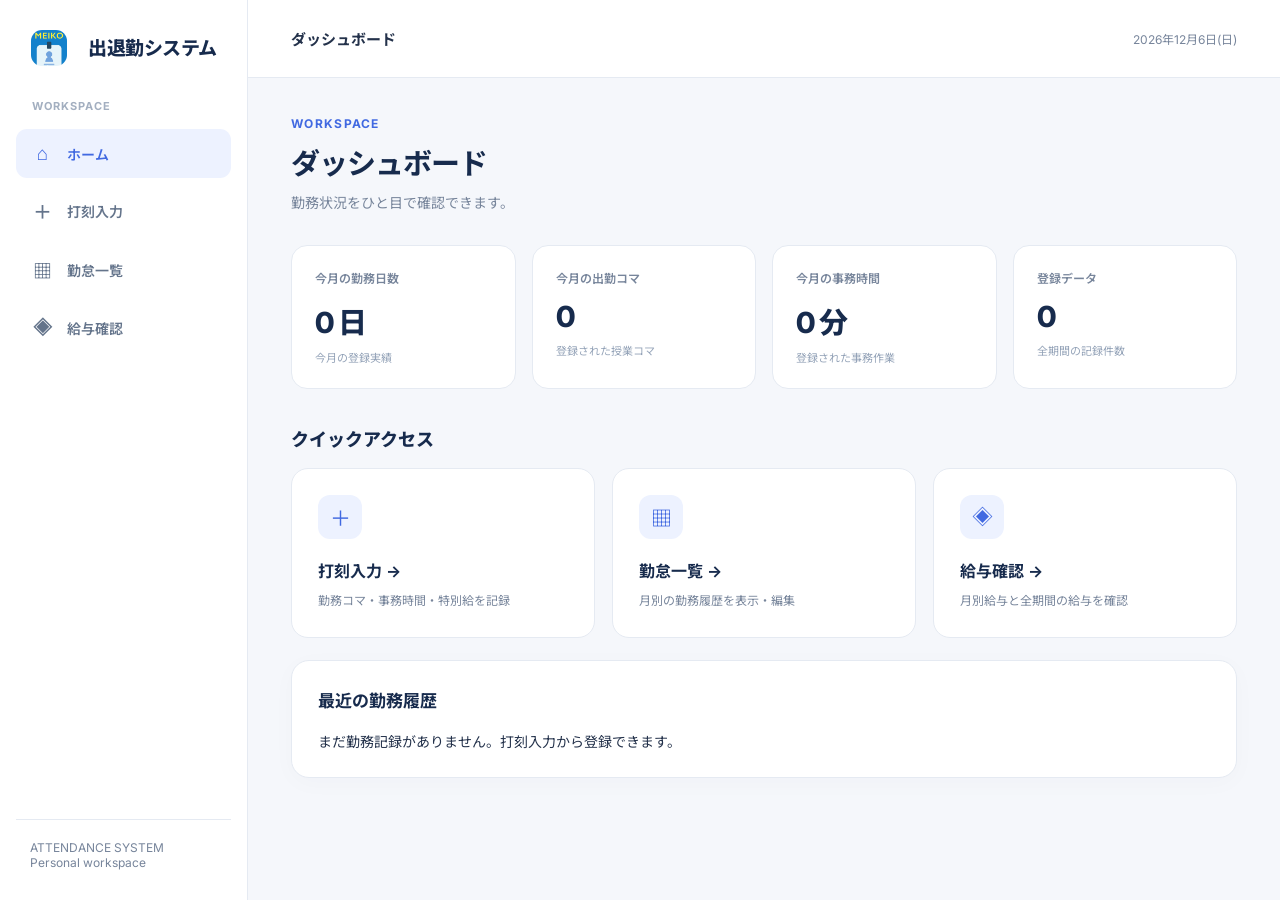
==== index.html @ cfc56018 "Add files via upload" ====
<!DOCTYPE html>

<html lang="ja">
<head>
<link href="meiko.png" rel="icon" type="image/x-icon"/>
<link href="meiko.png" rel="apple-touch-icon"/> 
  <link href=""meiko.ico"" rel=""icon""/>
<meta charset="utf-8"/>
<title>勤怠打刻システム - メニュー</title>

<meta content="width=device-width, initial-scale=1" name="viewport"/><link href="style.css" rel="stylesheet"/></head>
<body>
  <aside class="sidebar">
    <div class="brand">
      <span class="brand-mark">
        <img src="meiko.ico" alt="ロゴ">
      </span>
      <span class="brand-text">出退勤システム</span>
    </div><div class="nav-label">WORKSPACE</div><a class="nav-link active" href="index.html"><span class="nav-icon">⌂</span>ホーム</a><a class="nav-link" href="input.html"><span class="nav-icon">＋</span>打刻入力</a><a class="nav-link" href="list.html"><span class="nav-icon">▦</span>勤怠一覧</a><a class="nav-link" href="salary.html"><span class="nav-icon">◈</span>給与確認</a><div class="sidebar-foot">ATTENDANCE SYSTEM<br/>Personal workspace</div></aside><div class="app-main"><header class="topbar"><div class="topbar-title">ダッシュボード</div><div class="topbar-date" id="today"></div></header><main class="content"><div class="eyebrow">WORKSPACE</div><h1>ダッシュボード</h1><p class="subtitle">勤務状況をひと目で確認できます。</p><div class="stats"><div class="stat"><div class="stat-label">今月の勤務日数</div><div class="stat-value" id="days">0<span style="font-size:14px"> 日</span></div><div class="stat-note">今月の登録実績</div></div><div class="stat"><div class="stat-label">今月の出勤コマ</div><div class="stat-value" id="period-count">0</div><div class="stat-note">登録された授業コマ</div></div><div class="stat"><div class="stat-label">今月の事務時間</div><div class="stat-value" id="minutes">0<span style="font-size:14px"> 分</span></div><div class="stat-note">登録された事務作業</div></div><div class="stat"><div class="stat-label">登録データ</div><div class="stat-value" id="records">0</div><div class="stat-note">全期間の記録件数</div></div></div><h2 class="section-heading">クイックアクセス</h2><div class="quick-grid"><a class="quick-card" href="input.html"><span class="quick-icon">＋</span><div class="quick-title">打刻入力 →</div><div class="quick-desc">勤務コマ・事務時間・特別給を記録</div></a><a class="quick-card" href="list.html"><span class="quick-icon">▦</span><div class="quick-title">勤怠一覧 →</div><div class="quick-desc">月別の勤務履歴を表示・編集</div></a><a class="quick-card" href="salary.html"><span class="quick-icon">◈</span><div class="quick-title">給与確認 →</div><div class="quick-desc">月別給与と全期間の給与を確認</div></a></div><section class="panel"><h2>最近の勤務履歴</h2><div id="recent"></div></section></main></div><script>(function(){let d=[];try{d=JSON.parse(localStorage.getItem('attendance')||'[]')}catch(e){};const now=new Date(),month=now.getFullYear()+'-'+String(now.getMonth()+1).padStart(2,'0');const m=d.filter(r=>r.date&&r.date.startsWith(month));document.getElementById('days').textContent=new Set(m.map(r=>r.date)).size+' 日';document.getElementById('period-count').textContent=m.reduce((a,r)=>a+(r.periods||[]).length,0);document.getElementById('minutes').textContent=m.reduce((a,r)=>a+(Number(r.officeMinutes)||0),0)+' 分';document.getElementById('records').textContent=d.length;const recent=document.getElementById('recent');const rows=d.slice().sort((a,b)=>b.date.localeCompare(a.date)).slice(0,5);if(!rows.length){recent.textContent='まだ勤務記録がありません。打刻入力から登録できます。';return}const t=document.createElement('table');t.innerHTML='<thead><tr><th>日付</th><th>出勤コマ</th><th>事務時間</th></tr></thead>';const tb=document.createElement('tbody');rows.forEach(r=>{let tr=document.createElement('tr');[r.date,(r.periods||[]).join('・')||'—',(Number(r.officeMinutes)||0)+' 分'].forEach(v=>{let td=document.createElement('td');td.textContent=v;tr.appendChild(td)});tb.appendChild(tr)});t.appendChild(tb);recent.appendChild(t)})();</script><script>document.getElementById('today').textContent=new Intl.DateTimeFormat('ja-JP',{year:'numeric',month:'long',day:'numeric',weekday:'short'}).format(new Date());</script></body>
</html>
---- style.css ----
@import url('https://fonts.googleapis.com/css2?family=Inter:wght@400;500;600;700;800&family=Noto+Sans+JP:wght@400;500;600;700&display=swap');
:root{--navy:#172b4d;--blue:#4169e1;--bg:#f5f7fb;--text:#24324b;--muted:#77859b;--border:#e5eaf2;--card:#fff}*{box-sizing:border-box}body{margin:0!important;padding:0!important;background:var(--bg);color:var(--text);font-family:Inter,'Noto Sans JP',sans-serif;font-size:14px}a{color:var(--blue);text-decoration:none}button,input,select{font:inherit}button{cursor:pointer} .sidebar{position:fixed;inset:0 auto 0 0;width:248px;background:#fff;border-right:1px solid var(--border);padding:30px 16px;z-index:10;display:flex;flex-direction:column}.brand{font-size:19px;font-weight:800;color:var(--navy);padding:0 15px 33px;letter-spacing:-.5px}.brand-mark{display:inline-grid;place-items:center;width:36px;height:36px;border-radius:11px;background:var(--blue);color:white;margin-right:9px}.nav-label{font-size:11px;color:#a3afc0;font-weight:700;letter-spacing:1px;padding:0 16px 13px}.nav-link{display:flex!important;align-items:center;gap:13px;padding:13px 15px!important;margin:3px 0!important;border-radius:11px;color:#64748b!important;font-size:14px!important;font-weight:600}.nav-link:hover{background:#f1f5ff;color:var(--blue)!important}.nav-link.active{background:#edf2ff;color:var(--blue)!important}.nav-icon{font-size:19px;width:23px;text-align:center}.sidebar-foot{margin-top:auto;border-top:1px solid var(--border);padding:20px 14px 0;color:var(--muted);font-size:12px}.app-main{margin-left:248px;min-height:100vh}.topbar{height:78px;background:#fff;border-bottom:1px solid var(--border);display:flex;align-items:center;justify-content:space-between;padding:0 43px}.topbar-title{font-size:15px;font-weight:700}.topbar-date{color:var(--muted);font-size:12px}.content{max-width:1190px;margin:0 auto;padding:38px 43px 70px}.eyebrow{font-size:12px;color:var(--blue);font-weight:700;letter-spacing:1.3px;text-transform:uppercase;margin-bottom:9px}.content h1{font-size:29px!important;letter-spacing:-1px;color:var(--navy);margin:0 0 9px}.subtitle{color:var(--muted);margin:0 0 30px;line-height:1.7}.panel{background:white;border:1px solid var(--border);border-radius:18px;padding:26px;margin:22px 0;box-shadow:0 5px 25px rgba(29,48,91,.025)}.panel h2{font-size:17px;margin:0 0 19px;color:var(--navy)}.stats{display:grid;grid-template-columns:repeat(4,minmax(0,1fr));gap:16px;margin:26px 0}.stat{background:white;border:1px solid var(--border);border-radius:16px;padding:23px;min-width:0}.stat-label{font-size:12px;color:var(--muted);font-weight:600}.stat-value{font-size:29px;font-weight:800;letter-spacing:-1px;color:var(--navy);margin-top:13px;overflow-wrap:anywhere}.stat-note{font-size:11px;color:#94a3b8;margin-top:8px}.quick-grid{display:grid;grid-template-columns:repeat(3,minmax(0,1fr));gap:17px}.quick-card{background:white;border:1px solid var(--border);border-radius:17px;padding:26px;display:block!important;color:var(--navy)!important;transition:.2s;min-height:170px}.quick-card:hover{transform:translateY(-3px);border-color:#aebfff;box-shadow:0 12px 28px #172b4d12}.quick-icon{display:grid;place-items:center;background:#edf2ff;color:var(--blue);width:44px;height:44px;border-radius:12px;font-size:21px;margin-bottom:19px}.quick-title{font-size:16px;font-weight:700}.quick-desc{color:var(--muted);font-size:12px;margin-top:9px;line-height:1.6}label{font-weight:600;color:#52617a}input[type=date],input[type=number],input[type=text],select{border:1px solid #dbe3ee;background:#fff;border-radius:10px;padding:12px 14px;color:var(--navy);outline:none;max-width:100%}input:focus,select:focus{border-color:var(--blue);box-shadow:0 0 0 3px #4169e119}form label{line-height:2.4}form input[type=checkbox]{accent-color:var(--blue);width:18px;height:18px;vertical-align:middle;margin-right:6px}button,.primary-button{border:0;border-radius:10px;padding:12px 22px;background:var(--blue);color:white;font-weight:700}button:hover{filter:brightness(.95)}#deleteBtn{background:#fee9ec;color:#c22d4a}table{border-collapse:collapse!important;width:100%;margin-top:16px;background:white}th,td{border:0!important;border-bottom:1px solid var(--border)!important;padding:15px 12px!important;text-align:left!important}th{background:#f8faff;color:#74829a;font-size:12px;font-weight:700}td{color:#34445e}td.month{background:#f4f7ff!important;text-align:center!important;cursor:pointer;color:var(--blue);font-weight:600}td.month:hover{background:#e7eeff!important}#month-picker table{border:1px solid var(--border);border-radius:12px;overflow:hidden}#month-picker td{width:33.33%}#attendance-body button{padding:8px 15px;font-size:12px}#total-salary-display strong{font-size:34px;color:var(--navy)}#special-reasons-list li{margin:10px 0}.form-card{max-width:780px}.form-card form{line-height:1.7}.form-card input[type=checkbox]{margin-left:12px}.backlink{display:inline-block;margin-top:22px}.section-heading{margin:36px 0 17px;font-size:18px;font-weight:800;color:var(--navy)}.table-wrap{overflow-x:auto}.helper{font-size:12px;color:var(--muted);margin:10px 0}.pill{display:inline-block;padding:6px 11px;background:#edf2ff;color:var(--blue);border-radius:30px;font-weight:700;font-size:12px}@media(max-width:1000px){.stats{grid-template-columns:repeat(2,1fr)}.quick-grid{grid-template-columns:repeat(2,1fr)}}@media(max-width:720px){.sidebar{inset:auto 0 0;width:100%;height:69px;padding:5px 4px;background:white;border-top:1px solid var(--border);border-right:0;flex-direction:row;justify-content:space-around}.brand,.nav-label,.sidebar-foot{display:none}.nav-link{display:flex!important;flex-direction:column;gap:2px;padding:6px 8px!important;margin:0!important;font-size:10px!important;text-align:center}.nav-icon{font-size:21px}.app-main{margin-left:0;padding-bottom:74px}.topbar{height:62px;padding:0 20px}.content{padding:27px 18px 42px}.content h1{font-size:25px!important}.stats{gap:10px}.stat{padding:17px}.stat-value{font-size:23px}.quick-grid{grid-template-columns:1fr}.quick-card{min-height:unset}.panel{padding:18px}th,td{padding:12px 9px!important;font-size:12px}}
/* ロゴ画像の設定 */
.brand-mark {
  background: transparent;
  overflow: hidden;
  padding: 0;
}

.brand-mark img {
  width: 100%;
  height: 100%;
  object-fit: contain;
}
/* ロゴと文字の高さを中央揃え */
.brand {
  display: flex;
  align-items: center;
  gap: 12px;
  line-height: 1;
}

/* ロゴ画像 */
.brand-mark {
  display: flex;
  align-items: center;
  justify-content: center;
  flex-shrink: 0;
}

.brand-mark img {
  display: block;
  width: 100%;
  height: 100%;
  object-fit: contain;
}
/* ロゴと文字の高さを中央揃え */
.brand {
  display: flex;
  align-items: center;
  gap: 12px;
  line-height: 1;
}

/* ロゴ画像 */
.brand-mark {
  display: flex;
  align-items: center;
  justify-content: center;
  flex-shrink: 0;
}

.brand-mark img {
  display: block;
  width: 120%;
  height: 120%;
  object-fit: contain;
}
/* ロゴ横の文字を改行させない */
.brand {
  white-space: nowrap;
}
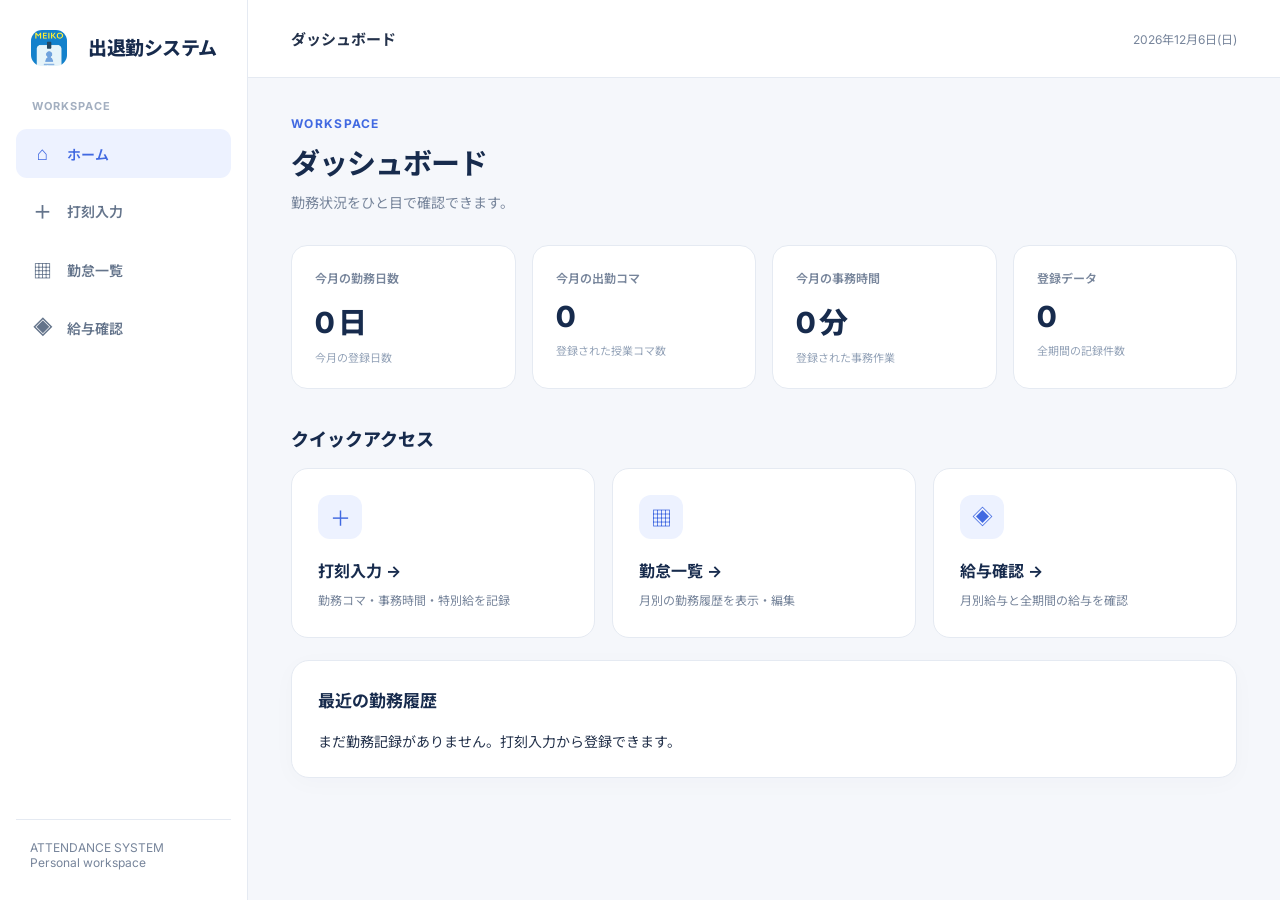
==== commit e73806ae: "Update index.html" ====
--- a/index.html
+++ b/index.html
@@ -16,5 +16,5 @@
         <img src="meiko.ico" alt="ロゴ">
       </span>
       <span class="brand-text">出退勤システム</span>
-    </div><div class="nav-label">WORKSPACE</div><a class="nav-link active" href="index.html"><span class="nav-icon">⌂</span>ホーム</a><a class="nav-link" href="input.html"><span class="nav-icon">＋</span>打刻入力</a><a class="nav-link" href="list.html"><span class="nav-icon">▦</span>勤怠一覧</a><a class="nav-link" href="salary.html"><span class="nav-icon">◈</span>給与確認</a><div class="sidebar-foot">ATTENDANCE SYSTEM<br/>Personal workspace</div></aside><div class="app-main"><header class="topbar"><div class="topbar-title">ダッシュボード</div><div class="topbar-date" id="today"></div></header><main class="content"><div class="eyebrow">WORKSPACE</div><h1>ダッシュボード</h1><p class="subtitle">勤務状況をひと目で確認できます。</p><div class="stats"><div class="stat"><div class="stat-label">今月の勤務日数</div><div class="stat-value" id="days">0<span style="font-size:14px"> 日</span></div><div class="stat-note">今月の登録実績</div></div><div class="stat"><div class="stat-label">今月の出勤コマ</div><div class="stat-value" id="period-count">0</div><div class="stat-note">登録された授業コマ</div></div><div class="stat"><div class="stat-label">今月の事務時間</div><div class="stat-value" id="minutes">0<span style="font-size:14px"> 分</span></div><div class="stat-note">登録された事務作業</div></div><div class="stat"><div class="stat-label">登録データ</div><div class="stat-value" id="records">0</div><div class="stat-note">全期間の記録件数</div></div></div><h2 class="section-heading">クイックアクセス</h2><div class="quick-grid"><a class="quick-card" href="input.html"><span class="quick-icon">＋</span><div class="quick-title">打刻入力 →</div><div class="quick-desc">勤務コマ・事務時間・特別給を記録</div></a><a class="quick-card" href="list.html"><span class="quick-icon">▦</span><div class="quick-title">勤怠一覧 →</div><div class="quick-desc">月別の勤務履歴を表示・編集</div></a><a class="quick-card" href="salary.html"><span class="quick-icon">◈</span><div class="quick-title">給与確認 →</div><div class="quick-desc">月別給与と全期間の給与を確認</div></a></div><section class="panel"><h2>最近の勤務履歴</h2><div id="recent"></div></section></main></div><script>(function(){let d=[];try{d=JSON.parse(localStorage.getItem('attendance')||'[]')}catch(e){};const now=new Date(),month=now.getFullYear()+'-'+String(now.getMonth()+1).padStart(2,'0');const m=d.filter(r=>r.date&&r.date.startsWith(month));document.getElementById('days').textContent=new Set(m.map(r=>r.date)).size+' 日';document.getElementById('period-count').textContent=m.reduce((a,r)=>a+(r.periods||[]).length,0);document.getElementById('minutes').textContent=m.reduce((a,r)=>a+(Number(r.officeMinutes)||0),0)+' 分';document.getElementById('records').textContent=d.length;const recent=document.getElementById('recent');const rows=d.slice().sort((a,b)=>b.date.localeCompare(a.date)).slice(0,5);if(!rows.length){recent.textContent='まだ勤務記録がありません。打刻入力から登録できます。';return}const t=document.createElement('table');t.innerHTML='<thead><tr><th>日付</th><th>出勤コマ</th><th>事務時間</th></tr></thead>';const tb=document.createElement('tbody');rows.forEach(r=>{let tr=document.createElement('tr');[r.date,(r.periods||[]).join('・')||'—',(Number(r.officeMinutes)||0)+' 分'].forEach(v=>{let td=document.createElement('td');td.textContent=v;tr.appendChild(td)});tb.appendChild(tr)});t.appendChild(tb);recent.appendChild(t)})();</script><script>document.getElementById('today').textContent=new Intl.DateTimeFormat('ja-JP',{year:'numeric',month:'long',day:'numeric',weekday:'short'}).format(new Date());</script></body>
+    </div><div class="nav-label">WORKSPACE</div><a class="nav-link active" href="index.html"><span class="nav-icon">⌂</span>ホーム</a><a class="nav-link" href="input.html"><span class="nav-icon">＋</span>打刻入力</a><a class="nav-link" href="list.html"><span class="nav-icon">▦</span>勤怠一覧</a><a class="nav-link" href="salary.html"><span class="nav-icon">◈</span>給与確認</a><div class="sidebar-foot">ATTENDANCE SYSTEM<br/>Personal workspace</div></aside><div class="app-main"><header class="topbar"><div class="topbar-title">ダッシュボード</div><div class="topbar-date" id="today"></div></header><main class="content"><div class="eyebrow">WORKSPACE</div><h1>ダッシュボード</h1><p class="subtitle">勤務状況をひと目で確認できます。</p><div class="stats"><div class="stat"><div class="stat-label">今月の勤務日数</div><div class="stat-value" id="days">0<span style="font-size:14px"> 日</span></div><div class="stat-note">今月の登録日数</div></div><div class="stat"><div class="stat-label">今月の出勤コマ</div><div class="stat-value" id="period-count">0</div><div class="stat-note">登録された授業コマ数</div></div><div class="stat"><div class="stat-label">今月の事務時間</div><div class="stat-value" id="minutes">0<span style="font-size:14px"> 分</span></div><div class="stat-note">登録された事務作業</div></div><div class="stat"><div class="stat-label">登録データ</div><div class="stat-value" id="records">0</div><div class="stat-note">全期間の記録件数</div></div></div><h2 class="section-heading">クイックアクセス</h2><div class="quick-grid"><a class="quick-card" href="input.html"><span class="quick-icon">＋</span><div class="quick-title">打刻入力 →</div><div class="quick-desc">勤務コマ・事務時間・特別給を記録</div></a><a class="quick-card" href="list.html"><span class="quick-icon">▦</span><div class="quick-title">勤怠一覧 →</div><div class="quick-desc">月別の勤務履歴を表示・編集</div></a><a class="quick-card" href="salary.html"><span class="quick-icon">◈</span><div class="quick-title">給与確認 →</div><div class="quick-desc">月別給与と全期間の給与を確認</div></a></div><section class="panel"><h2>最近の勤務履歴</h2><div id="recent"></div></section></main></div><script>(function(){let d=[];try{d=JSON.parse(localStorage.getItem('attendance')||'[]')}catch(e){};const now=new Date(),month=now.getFullYear()+'-'+String(now.getMonth()+1).padStart(2,'0');const m=d.filter(r=>r.date&&r.date.startsWith(month));document.getElementById('days').textContent=new Set(m.map(r=>r.date)).size+' 日';document.getElementById('period-count').textContent=m.reduce((a,r)=>a+(r.periods||[]).length,0);document.getElementById('minutes').textContent=m.reduce((a,r)=>a+(Number(r.officeMinutes)||0),0)+' 分';document.getElementById('records').textContent=d.length;const recent=document.getElementById('recent');const rows=d.slice().sort((a,b)=>b.date.localeCompare(a.date)).slice(0,5);if(!rows.length){recent.textContent='まだ勤務記録がありません。打刻入力から登録できます。';return}const t=document.createElement('table');t.innerHTML='<thead><tr><th>日付</th><th>出勤コマ</th><th>事務時間</th></tr></thead>';const tb=document.createElement('tbody');rows.forEach(r=>{let tr=document.createElement('tr');[r.date,(r.periods||[]).join('・')||'—',(Number(r.officeMinutes)||0)+' 分'].forEach(v=>{let td=document.createElement('td');td.textContent=v;tr.appendChild(td)});tb.appendChild(tr)});t.appendChild(tb);recent.appendChild(t)})();</script><script>document.getElementById('today').textContent=new Intl.DateTimeFormat('ja-JP',{year:'numeric',month:'long',day:'numeric',weekday:'short'}).format(new Date());</script></body>
 </html>
